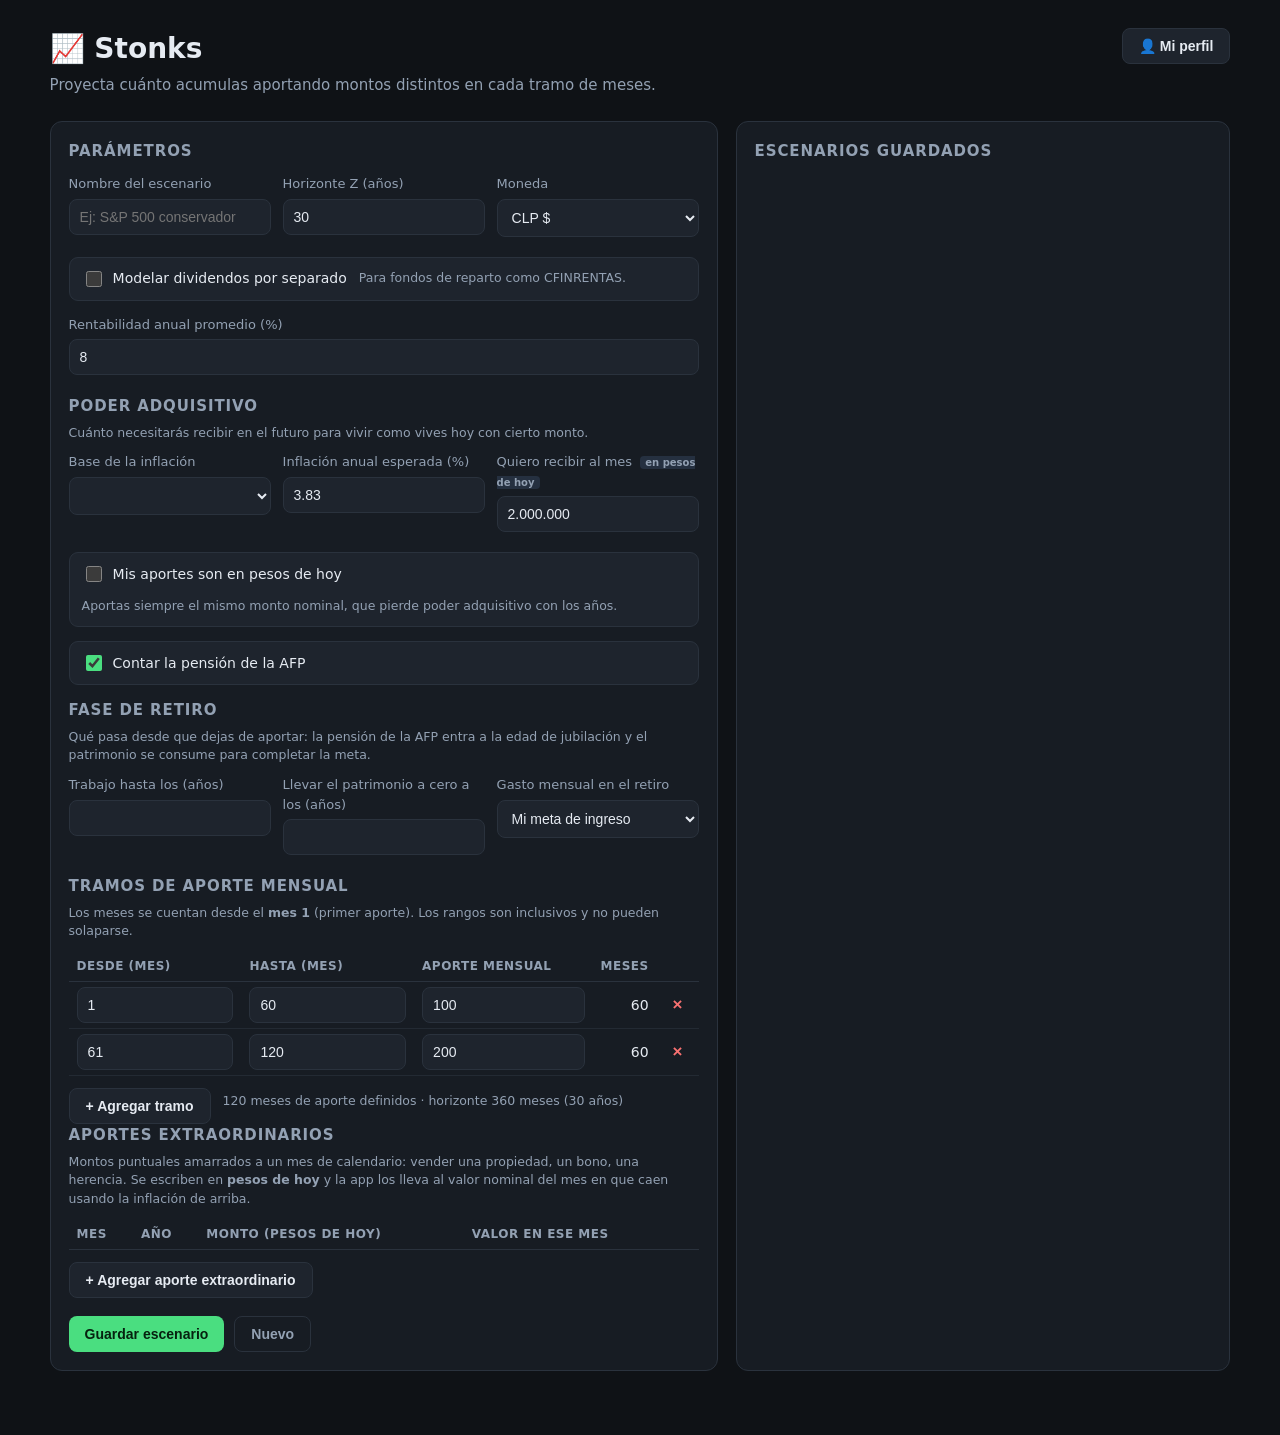
==== static/index.html @ 5798aec0 "Stonks: proyección de inversión con AFP e impuestos chilenos Calculadora de cuánto acumulas aportand" ====
<!doctype html>
<html lang="es">
<head>
<meta charset="utf-8">
<meta name="viewport" content="width=device-width, initial-scale=1">
<title>Stonks · Proyección de inversión</title>
<link rel="icon" href="data:image/svg+xml,<svg xmlns=%22http://www.w3.org/2000/svg%22 viewBox=%220 0 100 100%22><text y=%22.9em%22 font-size=%2290%22>📈</text></svg>">
<link rel="stylesheet" href="styles.css">
</head>
<body>
<header>
  <div>
    <h1>📈 Stonks</h1>
    <p>Proyecta cuánto acumulas aportando montos distintos en cada tramo de meses.</p>
  </div>
  <button type="button" id="open-profile" class="secondary">👤 Mi perfil</button>
</header>

<main>
  <section class="panel" id="form-panel">
    <h2>Parámetros</h2>

    <div class="grid">
      <label>Nombre del escenario
        <input type="text" id="name" placeholder="Ej: S&amp;P 500 conservador">
      </label>
      <label>Horizonte Z (años)
        <input type="number" id="years" value="30" min="1" max="100" step="1">
      </label>
      <label>Moneda
        <select id="currency">
          <option value="CLP">CLP $</option>
          <option value="USD">USD $</option>
          <option value="EUR">EUR €</option>
          <option value="UF">UF</option>
        </select>
      </label>
    </div>

    <div class="switch">
      <label class="check"><input type="checkbox" id="model-dividends">
        <span>Modelar dividendos por separado</span></label>
      <span class="hint inline">Para fondos de reparto como CFINRENTAS.</span>
    </div>

    <div class="grid" id="fields-simple">
      <label>Rentabilidad anual promedio (%)
        <input type="number" id="annual_return" value="8" step="0.1">
      </label>
    </div>

    <div class="grid" id="fields-dividends" hidden>
      <label>Plusvalía anual de la cuota (%)
        <input type="number" id="appreciation" value="3" step="0.1">
      </label>
      <label>Dividend yield anual (%)
        <input type="number" id="dividend_yield" value="6.5" step="0.1">
      </label>
      <label>Meses de pago
        <input type="text" id="payout_months" value="3,4,6,9,12" placeholder="3,6,9,12">
      </label>
    </div>

    <div class="switch" id="reinvest-row" hidden>
      <label class="check"><input type="checkbox" id="reinvest" checked>
        <span>Reinvertir los dividendos</span></label>
      <span class="hint inline" id="reinvest-hint"></span>
    </div>

    <h2>Poder adquisitivo</h2>
    <p class="hint">Cuánto necesitarás recibir en el futuro para vivir como vives hoy con cierto monto.</p>
    <div class="grid">
      <label>Base de la inflación
        <select id="inflation-preset"></select>
      </label>
      <label>Inflación anual esperada (%)
        <input type="number" id="inflation" value="3.83" step="0.01">
      </label>
      <label><span class="lbl">Quiero recibir al mes <span class="tag">en pesos de hoy</span></span>
        <input type="text" id="income_goal" class="amount" inputmode="decimal" value="2.000.000">
      </label>
    </div>
    <p class="hint" id="inflation-detail"></p>

    <div class="switch">
      <label class="check"><input type="checkbox" id="index_contributions">
        <span>Mis aportes son en pesos de hoy</span></label>
      <span class="hint inline" id="index-hint"></span>
    </div>

    <div class="switch">
      <label class="check"><input type="checkbox" id="include_pension" checked>
        <span>Contar la pensión de la AFP</span></label>
      <span class="hint inline" id="pension-hint"></span>
    </div>

    <h2>Fase de retiro</h2>
    <p class="hint">Qué pasa desde que dejas de aportar: la pensión de la AFP entra a la edad
      de jubilación y el patrimonio se consume para completar la meta.</p>
    <div class="grid">
      <label>Trabajo hasta los (años)
        <input type="number" id="work_until_age" step="0.5" min="18" max="80">
      </label>
      <label>Llevar el patrimonio a cero a los (años)
        <input type="number" id="retire_to_age" step="0.1" min="30" max="120">
      </label>
      <label>Gasto mensual en el retiro
        <select id="spend_mode">
          <option value="goal">Mi meta de ingreso</option>
          <option value="target_age">Lo máximo que dure hasta esa edad</option>
        </select>
      </label>
    </div>
    <p class="hint" id="retirement-hint"></p>
    <div class="table-x" id="milestones-wrap" hidden>
      <table id="milestones">
        <thead>
          <tr><th>Hito</th><th>Edad</th><th class="num">Fondo</th><th class="num">AFP</th>
            <th class="num">Total</th><th>Qué pasa con tu plata</th></tr>
        </thead>
        <tbody></tbody>
      </table>
    </div>

    <h2>Tramos de aporte mensual</h2>
    <p class="hint">Los meses se cuentan desde el <strong>mes 1</strong> (primer aporte). Los rangos son inclusivos y no pueden solaparse.</p>
    <div class="table-x">
      <table id="ranges">
        <thead>
          <tr><th>Desde (mes)</th><th>Hasta (mes)</th><th id="th-amount">Aporte mensual</th><th>Meses</th><th></th></tr>
        </thead>
        <tbody id="ranges-body"></tbody>
      </table>
    </div>

    <div class="row-actions">
      <button type="button" id="add-range" class="secondary">+ Agregar tramo</button>
      <span id="ranges-summary" class="hint"></span>
      <span id="ranges-trim" class="hint short"></span>
    </div>

    <h2>Aportes extraordinarios</h2>
    <p class="hint">Montos puntuales amarrados a un mes de calendario: vender una propiedad, un
      bono, una herencia. Se escriben en <strong>pesos de hoy</strong> y la app los lleva al
      valor nominal del mes en que caen usando la inflación de arriba.</p>
    <div class="table-x">
      <table id="lumps">
        <thead>
          <tr><th>Mes</th><th>Año</th><th>Monto (pesos de hoy)</th><th>Valor en ese mes</th><th></th></tr>
        </thead>
        <tbody id="lumps-body"></tbody>
      </table>
    </div>

    <div class="row-actions">
      <button type="button" id="add-lump" class="secondary">+ Agregar aporte extraordinario</button>
      <span id="lumps-summary" class="hint"></span>
    </div>

    <div class="actions">
      <button type="button" id="save">Guardar escenario</button>
      <button type="button" id="reset" class="ghost">Nuevo</button>
    </div>
    <p id="error" class="error" hidden></p>
  </section>

  <section class="panel" id="saved-panel">
    <h2>Escenarios guardados</h2>
    <ul id="saved-list" class="saved-list"></ul>
  </section>

  <section class="panel" id="results-panel" hidden>
    <h2>Resultado <span id="status" class="status"></span></h2>
    <div class="goal-banner" id="goal-banner" hidden></div>
    <div class="goal-banner fi" id="fi-banner" hidden></div>
    <div class="goal-banner afp" id="afp-banner" hidden></div>
    <div class="kpis" id="kpis"></div>
    <div class="tabs" id="chart-units">
      <button type="button" class="tab active" data-units="nominal">Pesos nominales</button>
      <button type="button" class="tab" data-units="real">Pesos de hoy</button>
    </div>
    <div class="chart-wrap">
      <canvas id="chart" aria-label="Evolución del capital"></canvas>
    </div>
    <p class="hint" id="chart-note"></p>

    <div class="tabs" id="detail-tabs">
      <button type="button" class="tab active" data-view="yearly">Por año</button>
      <button type="button" class="tab" data-view="monthly">Mes a mes</button>
      <button type="button" class="tab" data-view="purchasing">Poder adquisitivo</button>
    </div>
    <div id="detail-grid" class="grid-wrap"></div>
    <p class="hint grid-tip">Haz clic en una celda para resaltar su fila y su columna. Los encabezados ordenan.</p>
  </section>
</main>

<div class="modal-backdrop" id="profile-modal" hidden>
  <div class="modal" role="dialog" aria-modal="true" aria-labelledby="profile-title">
    <header class="modal-head">
      <h2 id="profile-title">Mi perfil</h2>
      <button type="button" class="modal-close" id="close-profile" aria-label="Cerrar">×</button>
    </header>

    <div class="modal-body">
      <section>
        <h3>Datos personales</h3>
        <p class="hint" id="p-edad-calc"></p>
        <div class="grid">
          <label>Fecha de nacimiento
            <input type="date" id="p-nacimiento">
          </label>
          <label>Tramo legal
            <select id="p-sexo">
              <option value="hombre">Hombre · jubila a los 65</option>
              <option value="mujer">Mujer · jubila a los 60</option>
            </select>
          </label>
          <label>Empiezo a invertir en
            <div class="pair">
              <select id="p-inicio-mes"></select>
              <input type="number" id="p-inicio-anio" step="1" min="1900" max="2200">
            </div>
          </label>
        </div>
      </section>

      <section>
        <h3>Sueldo y descuentos</h3>
        <p class="hint">Se asume que tu sueldo mantiene su poder adquisitivo hasta jubilar,
          o sea que se reajusta con la inflación. Sólo la parte <strong>imponible</strong>
          cotiza y paga descuentos; las asignaciones no imponibles (colación, movilización)
          entran enteras al líquido.</p>
        <div class="grid">
          <label>Sueldo imponible mensual
            <input type="text" id="p-sueldo" class="amount" inputmode="decimal">
          </label>
          <label>Asignaciones no imponibles
            <input type="text" id="p-no-imponible" class="amount" inputmode="decimal">
          </label>
          <label>Salud
            <select id="p-salud">
              <option value="fonasa">FONASA (7%)</option>
              <option value="isapre">Isapre (7% + adicional)</option>
            </select>
          </label>
          <label id="p-salud-extra-wrap" hidden>Adicional Isapre al mes
            <input type="text" id="p-salud-extra" class="amount" inputmode="decimal">
          </label>
          <label>Valor de la UF
            <input type="text" id="p-uf" class="amount" inputmode="decimal">
          </label>
          <label>Valor de la UTM
            <input type="text" id="p-utm" class="amount" inputmode="decimal">
          </label>
        </div>
        <div class="switch">
          <label class="check"><input type="checkbox" id="p-indefinido">
            <span>Contrato indefinido</span></label>
          <span class="hint inline">Descuenta 0,6% de seguro de cesantía.</span>
        </div>
        <p class="hint" id="p-liquido"></p>
      </section>

      <section>
        <h3>AFP</h3>
        <div class="grid">
          <label>AFP
            <select id="p-afp"></select>
          </label>
          <label>Comisión (%)
            <input type="number" id="p-comision" step="0.01" min="0">
          </label>
          <label>Fondo actual
            <select id="p-fondo"></select>
          </label>
          <label>Saldo acumulado hoy
            <input type="text" id="p-saldo" class="amount" inputmode="decimal">
          </label>
          <label>Aporte del empleador a tu cuenta (%)
            <input type="number" id="p-empleador" step="0.1" min="0">
          </label>
          <label>Trayectoria de fondos
            <select id="p-trayectoria">
              <option value="fijo">Me quedo en mi fondo hasta que la ley me obligue</option>
              <option value="basico">Traspaso por edad · contrato básico</option>
              <option value="ampliado">Traspaso por edad · contrato ampliado</option>
            </select>
          </label>
          <label id="p-salida-a-wrap" hidden>Al salir del fondo A me cambio a
            <select id="p-salida-a">
              <option value="B">Fondo B</option>
              <option value="C">Fondo C</option>
              <option value="D">Fondo D</option>
              <option value="E">Fondo E</option>
            </select>
          </label>
        </div>
        <p class="hint" id="p-fondo-nota"></p>
      </section>

      <section id="afp-result" hidden>
        <h3>Proyección de tu AFP</h3>
        <div class="kpis" id="afp-kpis"></div>
        <div class="table-x">
          <table id="afp-trayectoria">
            <thead><tr><th>Edad</th><th>Fondo</th><th class="num">Rentabilidad real</th><th class="num">Saldo (pesos de hoy)</th></tr></thead>
            <tbody></tbody>
          </table>
        </div>
      </section>

      <p id="profile-error" class="error" hidden></p>
    </div>

    <footer class="modal-foot">
      <span class="hint" id="profile-status"></span>
      <div>
        <button type="button" class="ghost" id="cancel-profile">Cerrar</button>
        <button type="button" id="save-profile">Guardar perfil</button>
      </div>
    </footer>
  </div>
</div>

<script src="vendor/chart.umd.min.js"></script>
<script src="vendor/gridjs.umd.js"></script>
<script src="app.js"></script>
</body>
</html>
---- static/styles.css ----
:root {
  --bg: #0f1216;
  --panel: #171c23;
  --panel-2: #1e242d;
  --line: #2a323d;
  --text: #e6ebf2;
  --muted: #93a1b3;
  --accent: #4ade80;
  --accent-2: #60a5fa;
  --danger: #f87171;
  color-scheme: dark;
}

* { box-sizing: border-box; }
[hidden] { display: none !important; }

body {
  margin: 0;
  padding: 0 0 48px;
  background: var(--bg);
  color: var(--text);
  font: 15px/1.5 ui-sans-serif, -apple-system, "Segoe UI", system-ui, sans-serif;
}

header {
  padding: 28px 24px 8px;
  max-width: min(1680px, 96vw);
  margin: 0 auto;
}
header h1 { margin: 0; font-size: 28px; }
header p { margin: 4px 0 0; color: var(--muted); }

main {
  max-width: min(1680px, 96vw);
  margin: 0 auto;
  padding: 16px 24px;
  display: grid;
  grid-template-columns: minmax(0, 1.35fr) minmax(0, 1fr);
  gap: 18px;
}
#results-panel { grid-column: 1 / -1; }

@media (max-width: 900px) {
  main { grid-template-columns: minmax(0, 1fr); }
}

.panel {
  min-width: 0;
  background: var(--panel);
  border: 1px solid var(--line);
  border-radius: 12px;
  padding: 18px;
}
.panel h2 {
  margin: 0 0 12px;
  font-size: 15px;
  text-transform: uppercase;
  letter-spacing: .06em;
  color: var(--muted);
}
.panel h2 + .hint { margin-top: -6px; }

.grid {
  display: grid;
  grid-template-columns: repeat(auto-fit, minmax(180px, 1fr));
  gap: 12px;
  margin-bottom: 20px;
}
label { display: flex; flex-direction: column; gap: 5px; font-size: 13px; color: var(--muted); }

input, select {
  background: var(--panel-2);
  border: 1px solid var(--line);
  border-radius: 8px;
  color: var(--text);
  padding: 9px 10px;
  font-size: 14px;
  width: 100%;
}
input:focus, select:focus { outline: 2px solid var(--accent-2); outline-offset: -1px; }

table { width: 100%; border-collapse: collapse; font-size: 14px; }
th {
  text-align: left;
  font-size: 12px;
  text-transform: uppercase;
  letter-spacing: .04em;
  color: var(--muted);
  font-weight: 600;
  padding: 6px 8px;
  border-bottom: 1px solid var(--line);
}
td { padding: 5px 8px; border-bottom: 1px solid #232a33; }
td.num, th.num { text-align: right; font-variant-numeric: tabular-nums; }

.row-actions { display: flex; align-items: center; gap: 12px; margin-top: 12px; flex-wrap: wrap; }
.hint { color: var(--muted); font-size: 12.5px; margin: 0 0 10px; }

button {
  background: var(--accent);
  color: #06210f;
  border: 0;
  border-radius: 8px;
  padding: 9px 16px;
  font-size: 14px;
  font-weight: 600;
  cursor: pointer;
}
button:hover { filter: brightness(1.08); }
button.secondary { background: var(--panel-2); color: var(--text); border: 1px solid var(--line); }
button.ghost { background: transparent; color: var(--muted); border: 1px solid var(--line); }
button.icon {
  background: transparent; color: var(--danger); border: 0;
  padding: 2px 8px; font-size: 17px; line-height: 1;
}
.actions { display: flex; gap: 10px; margin-top: 18px; flex-wrap: wrap; }

.error {
  margin: 12px 0 0; padding: 9px 12px;
  background: #3a1d20; border: 1px solid #7f3034; border-radius: 8px;
  color: #fecaca; font-size: 13.5px;
}

.saved-list { list-style: none; margin: 0; padding: 0; display: flex; flex-direction: column; gap: 8px; }
.saved-list li {
  display: flex; align-items: center; justify-content: space-between; gap: 10px;
  background: var(--panel-2); border: 1px solid var(--line);
  border-radius: 9px; padding: 9px 12px;
}
.saved-list .meta { color: var(--muted); font-size: 12.5px; }
.saved-list button { padding: 5px 11px; font-size: 13px; }
.saved-list .empty { color: var(--muted); font-size: 13px; }

.kpis { display: flex; flex-wrap: wrap; gap: 10px; margin-bottom: 20px; }
.kpi {
  flex: 1 1 200px; min-width: 0;
  display: flex; flex-direction: column;
  background: var(--panel-2); border: 1px solid var(--line);
  border-radius: 10px; padding: 11px 13px;
}
.kpi .k {
  color: var(--muted); font-size: 11.5px; text-transform: uppercase;
  letter-spacing: .04em; line-height: 1.35; min-height: 2.7em;
}
.kpi .v {
  font-size: 20px; font-weight: 700; margin-top: 2px;
  font-variant-numeric: tabular-nums; letter-spacing: -.01em;
  overflow-wrap: anywhere;
}
.kpi .v.good { color: var(--accent); }
.kpi .v.bad { color: #fca5a5; }
.kpi .sub { color: var(--muted); font-size: 11.5px; margin-top: 3px; font-variant-numeric: tabular-nums; }
.kpi.hero { border-color: #2f6b45; background: linear-gradient(180deg, #172a1f, var(--panel-2)); }

.chart-wrap { background: var(--panel-2); border: 1px solid var(--line); border-radius: 10px; padding: 12px; }
#chart { width: 100%; height: 320px; display: block; }
.legend { display: flex; gap: 18px; font-size: 13px; color: var(--muted); margin-top: 8px; padding-left: 6px; }
.legend .sw { display: inline-block; width: 12px; height: 12px; border-radius: 3px; vertical-align: -1px; margin-right: 5px; }
.legend .invested { background: var(--accent-2); }
.legend .balance { background: var(--accent); }

.tabs { display: flex; gap: 8px; margin: 20px 0 10px; }
.tab { background: transparent; border: 1px solid var(--line); color: var(--muted); }
.tab.active { background: var(--panel-2); color: var(--text); }

.table-scroll { max-height: 420px; overflow: auto; border: 1px solid var(--line); border-radius: 9px; }
.table-scroll th { position: sticky; top: 0; background: var(--panel-2); z-index: 1; }

.switch {
  display: flex; align-items: center; gap: 12px; flex-wrap: wrap;
  background: var(--panel-2); border: 1px solid var(--line);
  border-radius: 9px; padding: 10px 12px; margin-bottom: 14px;
}
.check { flex-direction: row; align-items: center; gap: 8px; color: var(--text); font-size: 14px; cursor: pointer; }
.check input { width: 16px; height: 16px; accent-color: var(--accent); cursor: pointer; }
.hint.inline { margin: 0; }
.legend .cash { background: #fbbf24; }
.legend .portfolio { background: #4ade80; }
.warn { color: #fbbf24; }
button.link {
  background: none; border: 0; padding: 0 0 0 6px;
  color: var(--accent-2); font-size: 12.5px; font-weight: 600;
  text-decoration: underline; cursor: pointer;
}

.status {
  font-size: 11.5px; font-weight: 600; letter-spacing: .04em;
  padding: 2px 8px; border-radius: 20px; margin-left: 8px;
  text-transform: none; vertical-align: 1px;
}
.status.muted { background: #2a323d; color: var(--muted); }
.status.ok { background: #14361f; color: var(--accent); }
.status.bad { background: #3a1d20; color: #fecaca; }

/* --- responsive ---------------------------------------------------- */
.table-x { overflow-x: auto; }
.table-x table { min-width: 460px; }
input, select { min-width: 0; }

@media (max-width: 620px) {
  header { padding: 18px 14px 4px; }
  header h1 { font-size: 23px; }
  main { padding: 12px 14px; gap: 12px; }
  .panel { padding: 14px 12px; border-radius: 10px; }
  .kpis { gap: 8px; }
  .kpi { flex: 1 1 140px; padding: 10px 11px; }
  .kpi .v { font-size: 17px; }
  .kpi .k { min-height: 0; }
  .grid { grid-template-columns: 1fr; gap: 10px; }
  .switch { flex-direction: column; align-items: flex-start; gap: 5px; }
  .actions { gap: 8px; }
  .actions button { flex: 1 1 auto; }
  #chart { height: 230px; }
  .legend { flex-wrap: wrap; gap: 6px 14px; font-size: 12px; }
  .saved-list li { flex-direction: column; align-items: flex-start; }
  .table-scroll { max-height: 320px; }
}

/* --- Chart.js ------------------------------------------------------- */
/* Un gráfico muy apaisado aplasta la curva y la hace parecer logarítmica:
   se limita el ancho y la altura sigue al ancho para mantener ~2,4:1. */
.chart-wrap {
  position: relative;
  width: 100%; max-width: 1120px; margin: 0 auto;
  height: clamp(300px, 27vw, 470px);
}
#chart { width: 100% !important; height: 100% !important; }

/* --- Grid.js: estilado desde cero (sin su tema claro) --------------- */
.grid-wrap { margin-top: 4px; }
.gridjs-container { position: relative; color: var(--text); width: 100%; }
.gridjs-wrapper {
  position: relative; overflow: auto; width: 100%;
  border: 1px solid var(--line); border-radius: 9px;
  background: var(--panel-2);
}
/* barra de scroll discreta dentro de la tabla */
.gridjs-wrapper::-webkit-scrollbar { width: 10px; height: 10px; }
.gridjs-wrapper::-webkit-scrollbar-track { background: #171c23; border-radius: 9px; }
.gridjs-wrapper::-webkit-scrollbar-thumb { background: #38424f; border-radius: 9px; border: 2px solid #171c23; }
.gridjs-wrapper::-webkit-scrollbar-thumb:hover { background: #47535f; }
.gridjs-table {
  width: 100%; border-collapse: collapse; text-align: left;
  font-variant-numeric: tabular-nums; margin: 0; padding: 0;
}
.gridjs-thead { position: sticky; top: 0; z-index: 2; }
.gridjs-th {
  position: sticky !important; top: 0; z-index: 3;
  background: #202833; color: var(--muted);
  border: 0; border-bottom: 1px solid var(--line);
  font-size: 10.5px; text-transform: uppercase; letter-spacing: .03em;
  font-weight: 700; padding: 8px 10px;
  white-space: normal; line-height: 1.3; vertical-align: bottom;
}
.gridjs-th-content {
  display: inline-block; white-space: normal;
  overflow: visible; text-overflow: clip; float: none; width: auto;
}
.gridjs-th-sort { cursor: pointer; position: relative; }
.gridjs-th-sort:hover { background: #273140; color: var(--text); }
.gridjs-th .gridjs-sort {
  border: 0; background: transparent; cursor: pointer;
  width: 14px; height: 14px; padding: 0; margin-left: 5px;
  vertical-align: middle; position: relative;
}
.gridjs-th .gridjs-sort::after {
  content: "⇅"; color: #5b6879; font-size: 11px;
  position: absolute; left: 0; top: 50%; transform: translateY(-50%);
}
.gridjs-th .gridjs-sort-asc::after { content: "▲"; color: var(--accent); font-size: 8px; }
.gridjs-th .gridjs-sort-desc::after { content: "▼"; color: var(--accent); font-size: 8px; }

.gridjs-td {
  background: transparent; color: var(--text);
  border: 0; border-bottom: 1px solid #232a33;
  padding: 7px 10px; font-size: 13px; white-space: nowrap;
  transition: background-color .1s ease;
}
.gridjs-tbody .gridjs-tr:last-child .gridjs-td { border-bottom: 0; }
.gridjs-td.num, .gridjs-th:not(:first-child) { text-align: right; }
.gridjs-tr:hover .gridjs-td { background: #1c232c; }
.gridjs-tr-selected .gridjs-td { background: #1f2a35; }

.gridjs-footer {
  display: flex; justify-content: flex-end;
  background: #1a2029; border: 1px solid var(--line); border-top: 0;
  border-radius: 0 0 9px 9px; padding: 8px 12px; color: var(--muted);
}
.gridjs-pagination {
  display: flex; align-items: center; justify-content: space-between;
  gap: 12px; width: 100%; color: var(--muted); font-size: 12.5px;
}
.gridjs-pagination .gridjs-summary { color: var(--muted); }
.gridjs-pagination .gridjs-pages { display: flex; gap: 4px; }
.gridjs-pagination .gridjs-pages button {
  background: var(--panel); color: var(--text);
  border: 1px solid var(--line); border-radius: 6px;
  padding: 4px 9px; font-size: 12.5px; font-weight: 500; cursor: pointer;
}
.gridjs-pagination .gridjs-pages button:hover:not(:disabled) { background: #273140; }
.gridjs-pagination .gridjs-pages button.gridjs-currentPage {
  background: var(--accent); color: #06210f; border-color: var(--accent); font-weight: 700;
}
.gridjs-pagination .gridjs-pages button:disabled {
  color: #4d5766; background: var(--panel); cursor: default; opacity: .6;
}
.gridjs-loading-bar { background: var(--panel-2); }
.gridjs-temp { position: absolute; }
.grid-tip { margin: 8px 0 0; }

/* resaltado cruzado fila + columna */
.gridjs-td.cross-col { background: #1f2a35 !important; }
.gridjs-tr.cross-row .gridjs-td { background: #1f2a35 !important; }
.gridjs-td.cross-cell {
  background: #24402f !important; color: #eaffef !important;
  font-weight: 700; box-shadow: inset 0 0 0 1px var(--accent);
}

@media (max-width: 620px) {
  .chart-wrap { height: 260px; max-width: none; }
  .gridjs-td, .gridjs-th { padding: 6px 8px; font-size: 12.5px; }
  .gridjs-pagination { flex-direction: column; align-items: flex-start; gap: 6px; }
}

.tag {
  background: #253040; color: var(--muted); border-radius: 4px;
  padding: 1px 5px; font-size: 10px; text-transform: none; letter-spacing: 0;
  font-weight: 600; margin-left: 4px;
}
.goal-banner {
  display: flex; flex-wrap: wrap; align-items: baseline; gap: 6px 10px;
  background: var(--panel-2); border: 1px solid var(--line);
  border-left: 3px solid var(--accent-2);
  border-radius: 9px; padding: 11px 14px; margin-bottom: 18px;
  font-size: 13.5px; line-height: 1.5;
}
.goal-banner strong { font-variant-numeric: tabular-nums; }
.goal-banner .ok, .hint .ok { color: var(--accent); }
.goal-banner .short, .hint .short, td.num.short { color: #fbbf24; }
.gridjs-td .bar {
  display: inline-block; height: 6px; border-radius: 3px;
  background: var(--accent); vertical-align: middle; margin-right: 6px; min-width: 2px;
}
.gridjs-td .bar.short { background: #fbbf24; }

/* el label con etiqueta debe quedar en una sola línea, no apilado */
.lbl { display: block; }

.goal-banner.fi { border-left-color: var(--accent); margin-top: -8px; }

/* --- tooltip de las tarjetas ---------------------------------------- */
.kpi[data-tip] { position: relative; cursor: help; }
/* punto discreto que avisa que la tarjeta tiene explicación */
.kpi[data-tip]::before {
  content: "";
  position: absolute; top: 10px; right: 10px;
  width: 5px; height: 5px; border-radius: 50%;
  background: #45526320; box-shadow: inset 0 0 0 1px #55606f;
  transition: background .15s ease;
}
.kpi[data-tip]:hover::before { background: var(--accent-2); box-shadow: none; }

.kpi[data-tip]::after {
  content: attr(data-tip);
  position: absolute; bottom: calc(100% + 8px); left: 50%;
  transform: translateX(-50%) translateY(4px);
  width: max-content; max-width: 300px;
  background: #0b0e12; color: var(--text);
  border: 1px solid #3a4553; border-radius: 8px;
  padding: 9px 11px; font-size: 12.5px; font-weight: 400;
  line-height: 1.45; text-transform: none; letter-spacing: 0;
  white-space: normal; text-align: left;
  box-shadow: 0 8px 24px rgba(0,0,0,.55);
  opacity: 0; visibility: hidden; pointer-events: none; z-index: 40;
  transition: opacity .15s ease, transform .15s ease, visibility .15s;
}
.kpi[data-tip]:hover::after {
  opacity: 1; visibility: visible; transform: translateX(-50%) translateY(0);
}
/* las tarjetas de los extremos: el tooltip se pega al borde para no salirse */
.kpi[data-tip]:first-child::after { left: 0; transform: translateX(0) translateY(4px); }
.kpi[data-tip]:first-child:hover::after { transform: translateX(0) translateY(0); }
.kpi[data-tip]:last-child::after { left: auto; right: 0; transform: translateX(0) translateY(4px); }
.kpi[data-tip]:last-child:hover::after { transform: translateX(0) translateY(0); }

@media (max-width: 620px) {
  .kpi[data-tip]::after { max-width: 240px; }
}

/* --- header con acción --------------------------------------------- */
header { display: flex; align-items: flex-start; justify-content: space-between; gap: 16px; }
header button { flex: none; }

/* --- modal ----------------------------------------------------------- */
.modal-backdrop {
  position: fixed; inset: 0; z-index: 100;
  background: rgba(6, 9, 13, .72); backdrop-filter: blur(3px);
  display: flex; align-items: flex-start; justify-content: center;
  padding: 40px 20px; overflow-y: auto;
}
.modal {
  background: var(--panel); border: 1px solid var(--line);
  border-radius: 14px; width: 100%; max-width: 760px;
  box-shadow: 0 24px 60px rgba(0,0,0,.6);
  animation: modal-in .16s ease-out;
}
@keyframes modal-in { from { opacity: 0; transform: translateY(-8px); } }

.modal-head {
  display: flex; align-items: center; justify-content: space-between;
  padding: 16px 20px; border-bottom: 1px solid var(--line);
}
.modal-head h2 { margin: 0; font-size: 16px; text-transform: none; letter-spacing: 0; color: var(--text); }
.modal-close {
  background: none; border: 0; color: var(--muted);
  font-size: 24px; line-height: 1; padding: 0 6px; cursor: pointer;
}
.modal-close:hover { color: var(--text); }

.modal-body { padding: 4px 20px 20px; }
.modal-body section { padding-top: 18px; }
.modal-body section + section { border-top: 1px solid #232a33; }
.modal-body h3 {
  margin: 0 0 10px; font-size: 12px; text-transform: uppercase;
  letter-spacing: .06em; color: var(--muted);
}
.modal-body .grid { margin-bottom: 0; }
.modal-body .hint { margin-bottom: 10px; }
.pair { display: flex; gap: 6px; }
.pair select { flex: 1 1 60%; }
.pair input { flex: 1 1 40%; }

.modal-foot {
  display: flex; align-items: center; justify-content: space-between; gap: 12px;
  padding: 14px 20px; border-top: 1px solid var(--line);
  background: var(--panel-2); border-radius: 0 0 14px 14px;
}
.modal-foot > div { display: flex; gap: 8px; }
.modal-foot .hint { margin: 0; }

#afp-result .kpis { margin-bottom: 14px; }
#afp-result .kpi { flex: 1 1 150px; }
#afp-trayectoria { font-size: 13px; }
#afp-trayectoria th { position: sticky; top: 0; background: var(--panel-2); }
#afp-result .table-x { max-height: 240px; overflow: auto; border: 1px solid var(--line); border-radius: 8px; }

.goal-banner.afp { border-left-color: #a78bfa; }

#milestones-wrap { margin: 2px 0 14px; }
#milestones { min-width: 640px; font-size: 13px; }
#milestones td { padding: 7px 8px; border-top: 1px solid var(--line); }
#milestones td:last-child { color: var(--muted); font-size: 12px; }
#milestones tr.hito-clave td { background: #171d25; }

@media (max-width: 620px) {
  header { flex-direction: column; gap: 10px; }
  .modal-backdrop { padding: 12px; }
  .modal-foot { flex-direction: column; align-items: stretch; }
  .modal-foot > div { justify-content: flex-end; }
}
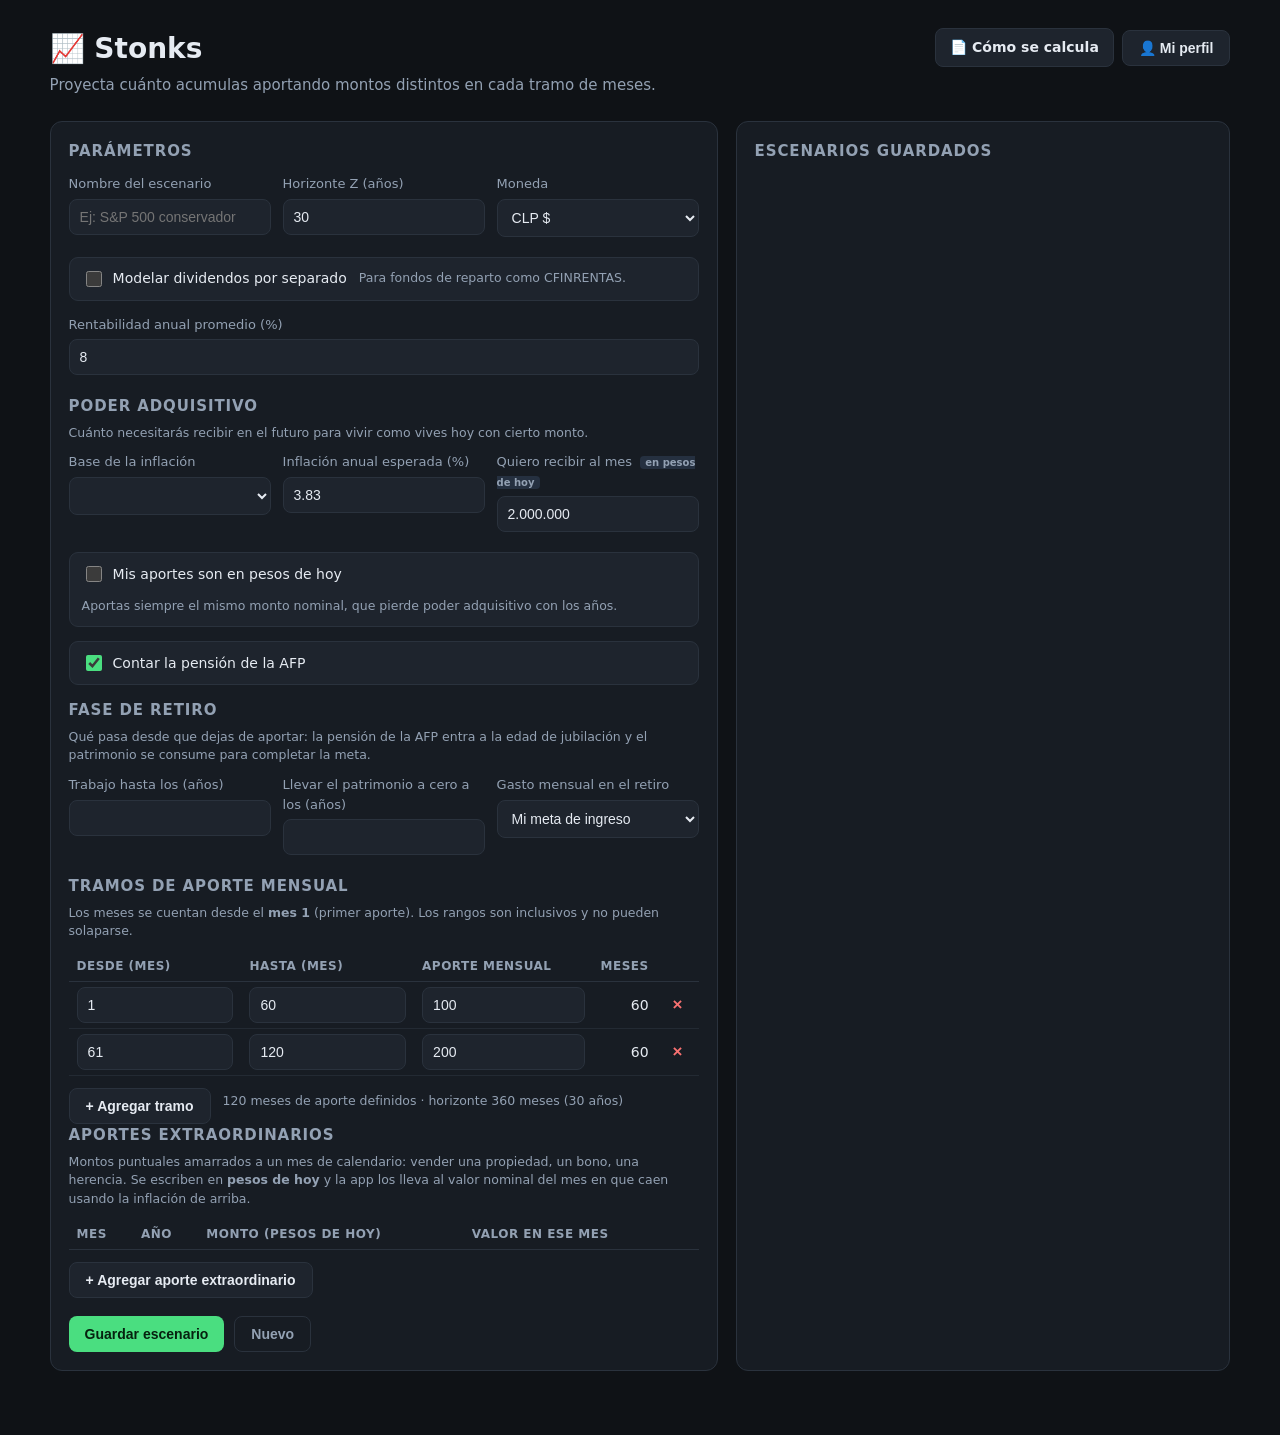
==== commit e98792fc: "Documentación dentro de la app y tarjetas con su referencia temporal Dos problemas de lectura que ha" ====
--- a/static/index.html
+++ b/static/index.html
@@ -13,7 +13,10 @@
     <h1>📈 Stonks</h1>
     <p>Proyecta cuánto acumulas aportando montos distintos en cada tramo de meses.</p>
   </div>
-  <button type="button" id="open-profile" class="secondary">👤 Mi perfil</button>
+  <div class="header-acciones">
+    <a href="/docs.html" class="secondary boton" title="Cómo se calcula cada cifra">📄 Cómo se calcula</a>
+    <button type="button" id="open-profile" class="secondary">👤 Mi perfil</button>
+  </div>
 </header>
 
 <main>
@@ -59,7 +62,11 @@
       <label>Meses de pago
         <input type="text" id="payout_months" value="3,4,6,9,12" placeholder="3,6,9,12">
       </label>
-    </div>
+      <label><span class="lbl">Impuesto sobre los repartos (%)</span>
+        <input type="number" id="dividend_tax" value="0" step="1" min="0" max="100">
+      </label>
+    </div>
+    <p class="hint" id="dividend-tax-hint"></p>
 
     <div class="switch" id="reinvest-row" hidden>
       <label class="check"><input type="checkbox" id="reinvest" checked>
@@ -174,6 +181,8 @@
     <div class="goal-banner" id="goal-banner" hidden></div>
     <div class="goal-banner fi" id="fi-banner" hidden></div>
     <div class="goal-banner afp" id="afp-banner" hidden></div>
+    <div class="goal-banner" id="sensitivity-banner" hidden></div>
+    <p class="hint" id="kpi-hitos"></p>
     <div class="kpis" id="kpis"></div>
     <div class="tabs" id="chart-units">
       <button type="button" class="tab active" data-units="nominal">Pesos nominales</button>
--- a/static/styles.css
+++ b/static/styles.css
@@ -146,6 +146,15 @@
   font-size: 20px; font-weight: 700; margin-top: 2px;
   font-variant-numeric: tabular-nums; letter-spacing: -.01em;
   overflow-wrap: anywhere;
+}
+/* Cada tarjeta mira un momento distinto -- dejar de aportar, el fin del horizonte, la
+   edad objetivo -- y sin decirlo la grilla mezclaba cifras no comparables. */
+.kpi .when {
+  align-self: flex-start; margin: 1px 0 2px;
+  font-size: 10px; text-transform: none; letter-spacing: 0;
+  color: var(--muted); background: var(--panel); border: 1px solid var(--line);
+  border-radius: 999px; padding: 1px 7px; white-space: nowrap;
+  overflow: hidden; text-overflow: ellipsis; max-width: 100%;
 }
 .kpi .v.good { color: var(--accent); }
 .kpi .v.bad { color: #fca5a5; }
@@ -390,6 +399,15 @@
 /* --- header con acción --------------------------------------------- */
 header { display: flex; align-items: flex-start; justify-content: space-between; gap: 16px; }
 header button { flex: none; }
+.header-acciones { display: flex; gap: 8px; flex: none; align-items: center; }
+
+/* Un <a> que se ve como botón: la documentación es una página aparte, no un modal. */
+.boton {
+  display: inline-block; text-decoration: none; white-space: nowrap;
+  background: var(--panel-2); color: var(--text); border: 1px solid var(--line);
+  border-radius: 8px; padding: 8px 14px; font-size: 14px; font-weight: 600;
+}
+.boton:hover { filter: brightness(1.15); }
 
 /* --- modal ----------------------------------------------------------- */
 .modal-backdrop {
@@ -458,3 +476,65 @@
   .modal-foot { flex-direction: column; align-items: stretch; }
   .modal-foot > div { justify-content: flex-end; }
 }
+
+
+/* --- documentación --------------------------------------------------- */
+/* Vive en su propia página (docs.html): los documentos son largos y se leen, no se
+   consultan de reojo, así que no caben en un modal. */
+.doc-layout {
+  grid-column: 1 / -1;
+  display: grid; grid-template-columns: minmax(0, 260px) minmax(0, 1fr); gap: 18px;
+  align-items: start;
+}
+.doc-nav { position: sticky; top: 16px; max-height: calc(100vh - 32px); overflow-y: auto; }
+.doc-nav ul { list-style: none; margin: 0 0 18px; padding: 0; }
+.doc-nav li { margin-bottom: 8px; }
+.doc-nav a { color: var(--text); text-decoration: none; font-size: 14px; }
+.doc-nav a:hover { color: var(--accent-2); }
+.doc-nav a.activo { color: var(--accent); font-weight: 700; }
+.doc-detalle { display: block; color: var(--muted); font-size: 11.5px; line-height: 1.4; margin-top: 2px; }
+#doc-toc li { margin-bottom: 5px; }
+#doc-toc li.n3 { padding-left: 12px; }
+#doc-toc a { color: var(--muted); font-size: 12.5px; }
+
+.doc-body { min-width: 0; }
+.doc-body article { max-width: 78ch; }
+.doc-body h1 { font-size: 26px; margin: 0 0 6px; }
+.doc-body h2 {
+  font-size: 19px; margin: 30px 0 10px; padding-top: 14px;
+  border-top: 1px solid var(--line); color: var(--text);
+  text-transform: none; letter-spacing: 0;
+}
+.doc-body h3 { font-size: 15.5px; margin: 22px 0 8px; color: var(--accent-2); }
+.doc-body h4 { font-size: 14px; margin: 16px 0 6px; color: var(--muted); }
+.doc-body p, .doc-body li { line-height: 1.65; }
+.doc-body code {
+  background: var(--panel-2); border: 1px solid var(--line); border-radius: 4px;
+  padding: 1px 5px; font-size: 12.5px;
+  font-family: ui-monospace, SFMono-Regular, Menlo, monospace;
+}
+.doc-body pre {
+  background: var(--panel-2); border: 1px solid var(--line); border-radius: 8px;
+  padding: 12px 14px; overflow-x: auto; font-size: 12.5px; line-height: 1.55;
+}
+.doc-body pre code { background: none; border: 0; padding: 0; font-size: inherit; }
+.doc-body blockquote {
+  margin: 14px 0; padding: 10px 14px;
+  border-left: 3px solid var(--accent-2); background: var(--panel-2);
+  border-radius: 0 8px 8px 0;
+}
+.doc-body blockquote p { margin: 6px 0; }
+.doc-body hr { border: 0; border-top: 1px solid var(--line); margin: 26px 0; }
+.doc-body a { color: var(--accent-2); }
+/* Las tablas del documento son anchas: scrollean solas en vez de romper la página. */
+.doc-tabla { overflow-x: auto; margin: 14px 0; }
+.doc-tabla table { border-collapse: collapse; width: 100%; font-size: 13px; }
+.doc-tabla th, .doc-tabla td {
+  border: 1px solid var(--line); padding: 7px 10px; text-align: left; vertical-align: top;
+}
+.doc-tabla th { background: var(--panel-2); color: var(--muted); font-weight: 600; }
+
+@media (max-width: 900px) {
+  .doc-layout { grid-template-columns: minmax(0, 1fr); }
+  .doc-nav { position: static; max-height: none; }
+}
